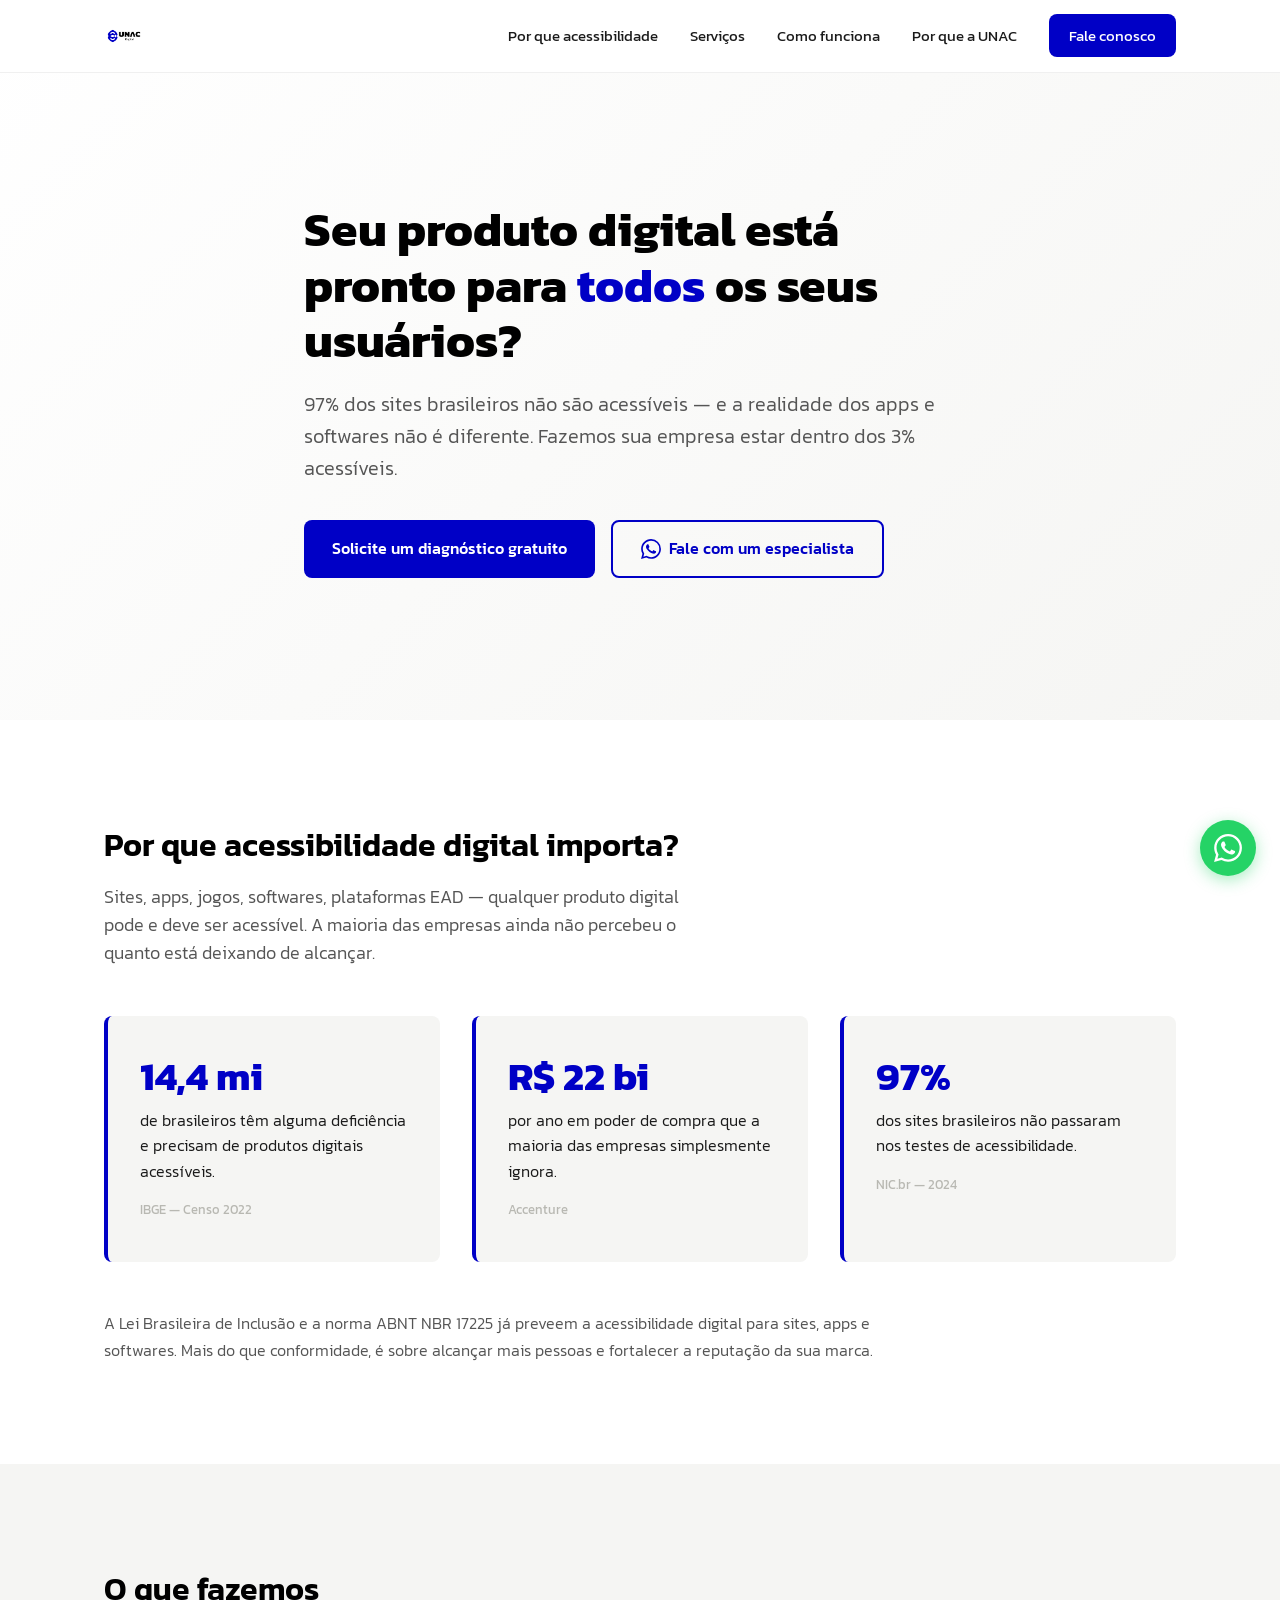
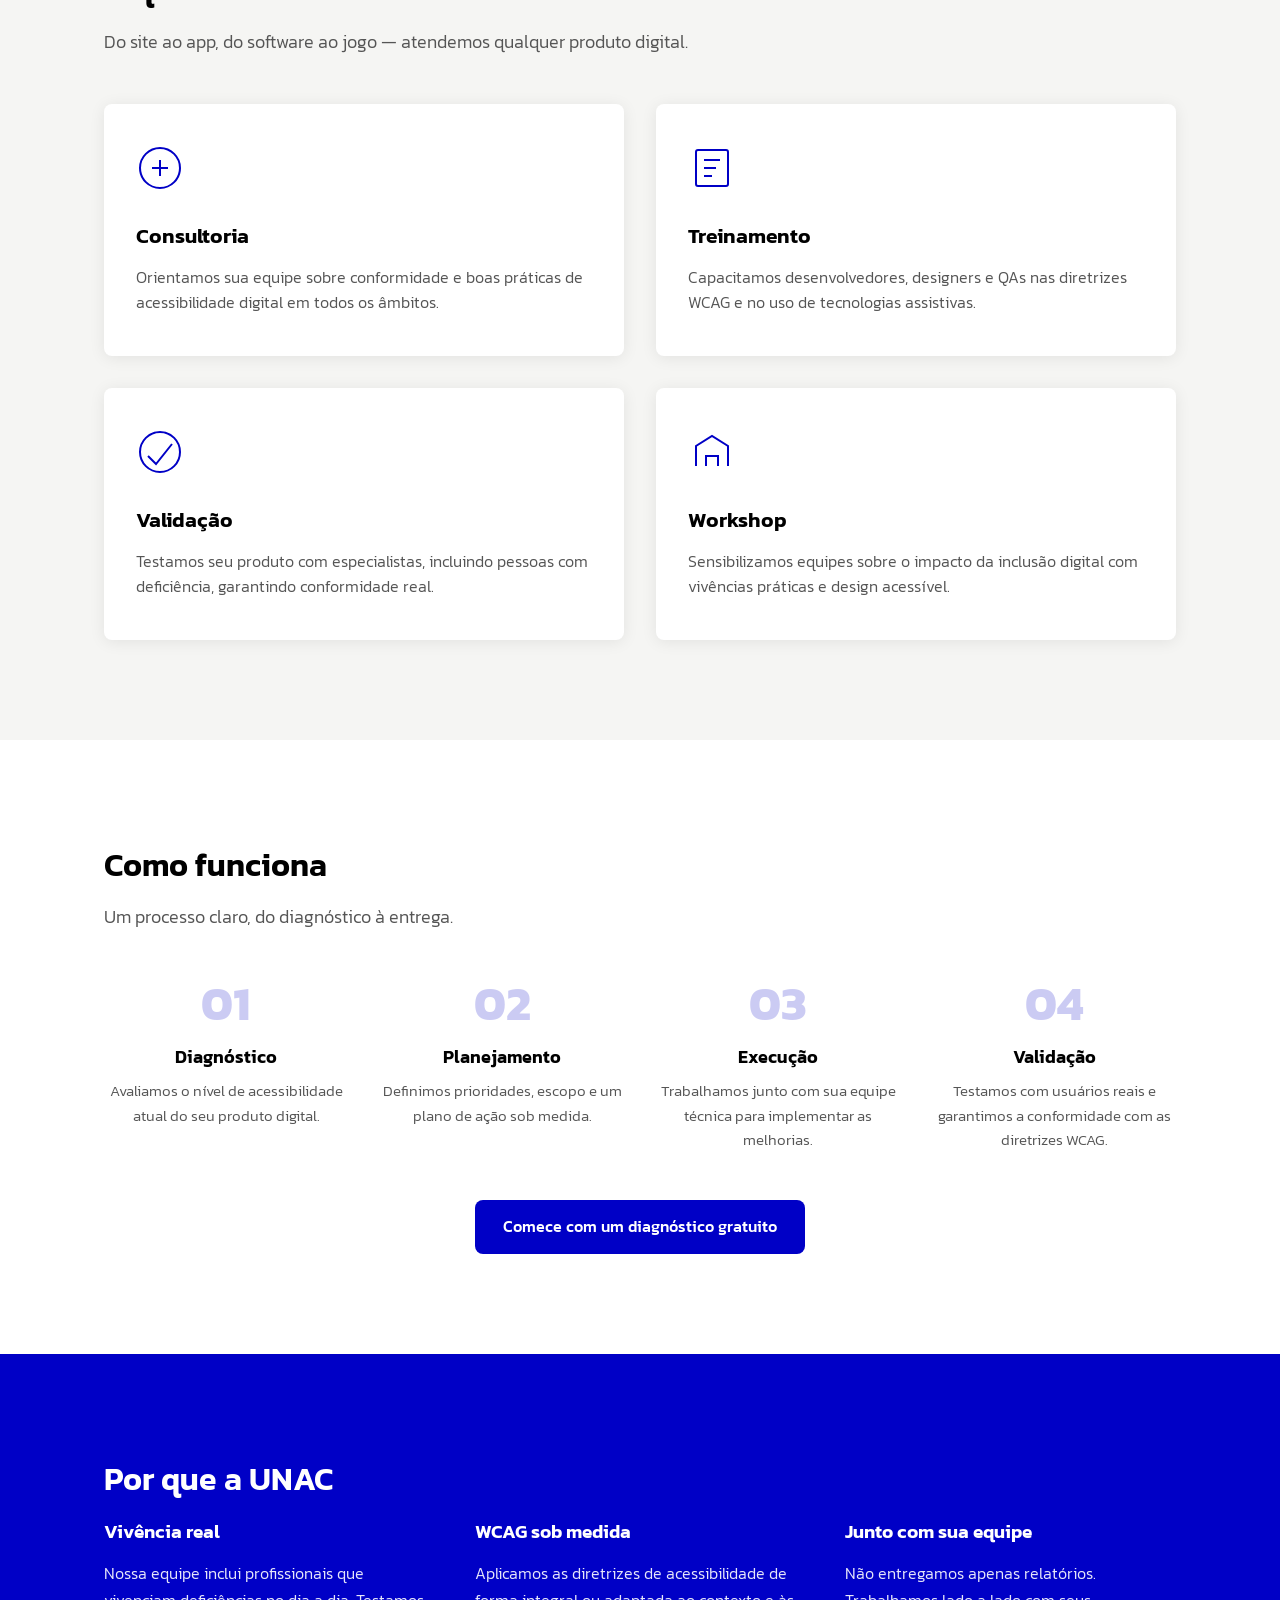
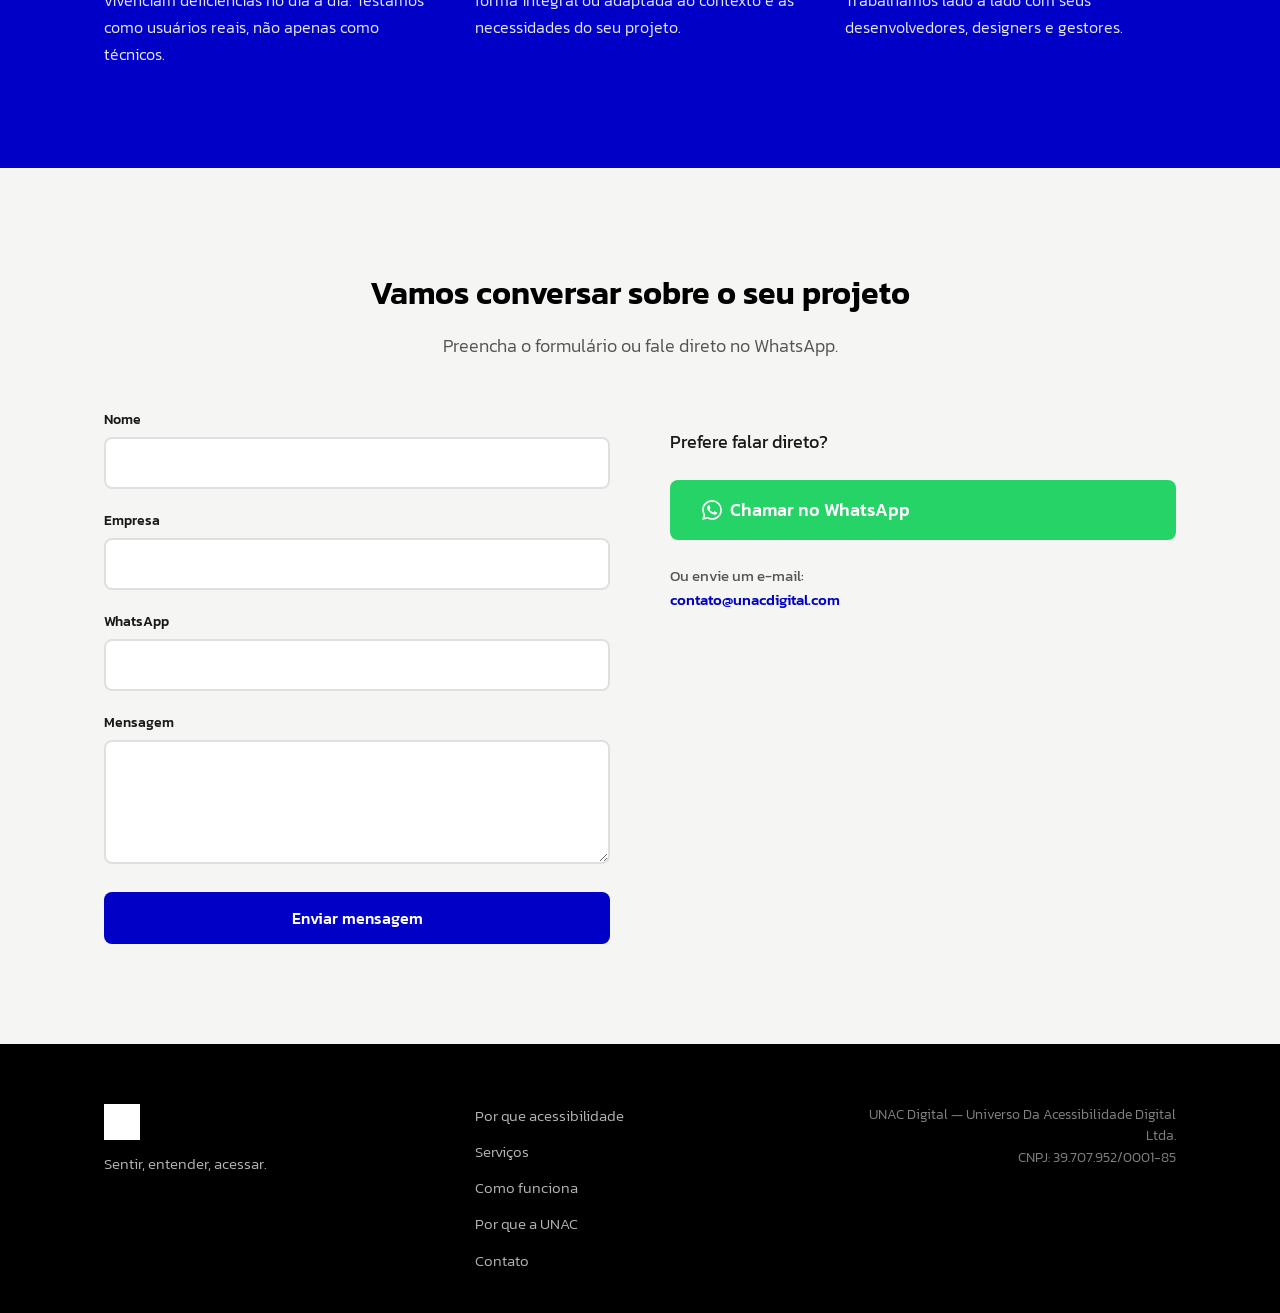
==== index.html @ 144c79be "Initial commit — UNAC Digital site" ====
<!DOCTYPE html>
<html lang="pt-BR">
<head>
  <meta charset="UTF-8" />
  <meta name="viewport" content="width=device-width, initial-scale=1.0" />
  <meta name="description" content="UNAC Digital — Consultoria especializada em acessibilidade digital. Tornamos produtos digitais acessíveis para todas as pessoas." />
  <title>UNAC Digital — Acessibilidade Digital</title>
  <link rel="preconnect" href="https://fonts.googleapis.com" />
  <link rel="preconnect" href="https://fonts.gstatic.com" crossorigin />
  <link href="https://fonts.googleapis.com/css2?family=Kanit:wght@300;400;500;600;700&display=swap" rel="stylesheet" />
  <link rel="stylesheet" href="css/style.css" />
</head>
<body>

  <a href="#hero" class="skip-link">Ir para o conteúdo principal</a>

  <!-- HEADER / NAV -->
  <header class="header" id="header">
    <nav class="nav container">
      <img src="images/logo-horizontal.png" alt="UNAC Digital" class="nav__logo-img" />
      <button class="nav__toggle" id="navToggle" aria-label="Abrir menu" aria-expanded="false">
        <span class="nav__toggle-line"></span>
        <span class="nav__toggle-line"></span>
        <span class="nav__toggle-line"></span>
      </button>
      <ul class="nav__menu" id="navMenu" role="menubar">
        <li role="none"><a href="#cenario" class="nav__link" role="menuitem">Por que acessibilidade</a></li>
        <li role="none"><a href="#servicos" class="nav__link" role="menuitem">Serviços</a></li>
        <li role="none"><a href="#processo" class="nav__link" role="menuitem">Como funciona</a></li>
        <li role="none"><a href="#diferencial" class="nav__link" role="menuitem">Por que a UNAC</a></li>
        <li role="none"><a href="#contato" class="nav__link nav__link--cta" role="menuitem">Fale conosco</a></li>
      </ul>
    </nav>
  </header>

  <main>

    <!-- HERO -->
    <section class="hero" id="hero">
      <div class="container hero__content">
        <h1 class="hero__title">Seu produto digital está pronto para <span class="hero__highlight">todos</span> os seus usuários?</h1>
        <p class="hero__sub">97% dos sites brasileiros não são acessíveis — e a realidade dos apps e softwares não é diferente. Fazemos sua empresa estar dentro dos 3% acessíveis.</p>
        <div class="hero__ctas">
          <a href="#contato" class="btn btn--primary">Solicite um diagnóstico gratuito</a>
          <a href="https://wa.me/5500000000000" class="btn btn--secondary" target="_blank" rel="noopener noreferrer">
            <svg class="btn__icon" viewBox="0 0 24 24" width="20" height="20" fill="currentColor" aria-hidden="true"><path d="M17.472 14.382c-.297-.149-1.758-.867-2.03-.967-.273-.099-.471-.148-.67.15-.197.297-.767.966-.94 1.164-.173.199-.347.223-.644.075-.297-.15-1.255-.463-2.39-1.475-.883-.788-1.48-1.761-1.653-2.059-.173-.297-.018-.458.13-.606.134-.133.298-.347.446-.52.149-.174.198-.298.298-.497.099-.198.05-.371-.025-.52-.075-.149-.669-1.612-.916-2.207-.242-.579-.487-.5-.669-.51-.173-.008-.371-.01-.57-.01-.198 0-.52.074-.792.372-.272.297-1.04 1.016-1.04 2.479 0 1.462 1.065 2.875 1.213 3.074.149.198 2.096 3.2 5.077 4.487.709.306 1.262.489 1.694.625.712.227 1.36.195 1.871.118.571-.085 1.758-.719 2.006-1.413.248-.694.248-1.289.173-1.413-.074-.124-.272-.198-.57-.347m-5.421 7.403h-.004a9.87 9.87 0 01-5.031-1.378l-.361-.214-3.741.982.998-3.648-.235-.374a9.86 9.86 0 01-1.51-5.26c.001-5.45 4.436-9.884 9.888-9.884 2.64 0 5.122 1.03 6.988 2.898a9.825 9.825 0 012.893 6.994c-.003 5.45-4.437 9.884-9.885 9.884m8.413-18.297A11.815 11.815 0 0012.05 0C5.495 0 .16 5.335.157 11.892c0 2.096.547 4.142 1.588 5.945L.057 24l6.305-1.654a11.882 11.882 0 005.683 1.448h.005c6.554 0 11.89-5.335 11.893-11.893a11.821 11.821 0 00-3.48-8.413z"/></svg>
            Fale com um especialista
          </a>
        </div>
      </div>
    </section>

    <!-- O CENÁRIO -->
    <section class="cenario" id="cenario">
      <div class="container">
        <h2 class="section__title">Por que acessibilidade digital importa?</h2>
        <p class="section__sub">Sites, apps, jogos, softwares, plataformas EAD — qualquer produto digital pode e deve ser acessível. A maioria das empresas ainda não percebeu o quanto está deixando de alcançar.</p>
        <div class="cenario__grid">
          <div class="cenario__card">
            <span class="cenario__number">14,4 mi</span>
            <p class="cenario__text">de brasileiros têm alguma deficiência e precisam de produtos digitais acessíveis.</p>
            <cite class="cenario__source">IBGE — Censo 2022</cite>
          </div>
          <div class="cenario__card">
            <span class="cenario__number">R$ 22 bi</span>
            <p class="cenario__text">por ano em poder de compra que a maioria das empresas simplesmente ignora.</p>
            <cite class="cenario__source">Accenture</cite>
          </div>
          <div class="cenario__card">
            <span class="cenario__number">97%</span>
            <p class="cenario__text">dos sites brasileiros não passaram nos testes de acessibilidade.</p>
            <cite class="cenario__source">NIC.br — 2024</cite>
          </div>
        </div>
        <p class="cenario__note">A Lei Brasileira de Inclusão e a norma ABNT NBR 17225 já preveem a acessibilidade digital para sites, apps e softwares. Mais do que conformidade, é sobre alcançar mais pessoas e fortalecer a reputação da sua marca.</p>
      </div>
    </section>

    <!-- SERVIÇOS -->
    <section class="servicos" id="servicos">
      <div class="container">
        <h2 class="section__title">O que fazemos</h2>
        <p class="section__sub">Do site ao app, do software ao jogo — atendemos qualquer produto digital.</p>
        <div class="servicos__grid">

          <div class="servicos__card">
            <div class="servicos__icon" aria-hidden="true">
              <svg viewBox="0 0 48 48" width="48" height="48" fill="none" stroke="currentColor" stroke-width="2"><circle cx="24" cy="24" r="20"/><path d="M16 24h16M24 16v16"/></svg>
            </div>
            <h3 class="servicos__title">Consultoria</h3>
            <p class="servicos__desc">Orientamos sua equipe sobre conformidade e boas práticas de acessibilidade digital em todos os âmbitos.</p>
          </div>

          <div class="servicos__card">
            <div class="servicos__icon" aria-hidden="true">
              <svg viewBox="0 0 48 48" width="48" height="48" fill="none" stroke="currentColor" stroke-width="2"><rect x="8" y="6" width="32" height="36" rx="2"/><path d="M16 16h16M16 24h12M16 32h8"/></svg>
            </div>
            <h3 class="servicos__title">Treinamento</h3>
            <p class="servicos__desc">Capacitamos desenvolvedores, designers e QAs nas diretrizes WCAG e no uso de tecnologias assistivas.</p>
          </div>

          <div class="servicos__card">
            <div class="servicos__icon" aria-hidden="true">
              <svg viewBox="0 0 48 48" width="48" height="48" fill="none" stroke="currentColor" stroke-width="2"><path d="M12 28l8 8 16-20"/><circle cx="24" cy="24" r="20"/></svg>
            </div>
            <h3 class="servicos__title">Validação</h3>
            <p class="servicos__desc">Testamos seu produto com especialistas, incluindo pessoas com deficiência, garantindo conformidade real.</p>
          </div>

          <div class="servicos__card">
            <div class="servicos__icon" aria-hidden="true">
              <svg viewBox="0 0 48 48" width="48" height="48" fill="none" stroke="currentColor" stroke-width="2"><path d="M8 38V18l16-10 16 10v20"/><path d="M18 38V28h12v10"/></svg>
            </div>
            <h3 class="servicos__title">Workshop</h3>
            <p class="servicos__desc">Sensibilizamos equipes sobre o impacto da inclusão digital com vivências práticas e design acessível.</p>
          </div>

        </div>
      </div>
    </section>

    <!-- COMO FUNCIONA -->
    <section class="processo" id="processo">
      <div class="container">
        <h2 class="section__title">Como funciona</h2>
        <p class="section__sub">Um processo claro, do diagnóstico à entrega.</p>
        <div class="processo__steps">

          <div class="processo__step">
            <span class="processo__num" aria-hidden="true">01</span>
            <h3 class="processo__title">Diagnóstico</h3>
            <p class="processo__desc">Avaliamos o nível de acessibilidade atual do seu produto digital.</p>
          </div>

          <div class="processo__step">
            <span class="processo__num" aria-hidden="true">02</span>
            <h3 class="processo__title">Planejamento</h3>
            <p class="processo__desc">Definimos prioridades, escopo e um plano de ação sob medida.</p>
          </div>

          <div class="processo__step">
            <span class="processo__num" aria-hidden="true">03</span>
            <h3 class="processo__title">Execução</h3>
            <p class="processo__desc">Trabalhamos junto com sua equipe técnica para implementar as melhorias.</p>
          </div>

          <div class="processo__step">
            <span class="processo__num" aria-hidden="true">04</span>
            <h3 class="processo__title">Validação</h3>
            <p class="processo__desc">Testamos com usuários reais e garantimos a conformidade com as diretrizes WCAG.</p>
          </div>

        </div>
        <div class="processo__cta">
          <a href="#contato" class="btn btn--primary">Comece com um diagnóstico gratuito</a>
        </div>
      </div>
    </section>

    <!-- DIFERENCIAL -->
    <section class="diferencial" id="diferencial">
      <div class="container">
        <h2 class="section__title">Por que a UNAC</h2>
        <div class="diferencial__grid">

          <div class="diferencial__item">
            <h3 class="diferencial__title">Vivência real</h3>
            <p class="diferencial__desc">Nossa equipe inclui profissionais que vivenciam deficiências no dia a dia. Testamos como usuários reais, não apenas como técnicos.</p>
          </div>

          <div class="diferencial__item">
            <h3 class="diferencial__title">WCAG sob medida</h3>
            <p class="diferencial__desc">Aplicamos as diretrizes de acessibilidade de forma integral ou adaptada ao contexto e às necessidades do seu projeto.</p>
          </div>

          <div class="diferencial__item">
            <h3 class="diferencial__title">Junto com sua equipe</h3>
            <p class="diferencial__desc">Não entregamos apenas relatórios. Trabalhamos lado a lado com seus desenvolvedores, designers e gestores.</p>
          </div>

        </div>
      </div>
    </section>

    <!-- CONTATO -->
    <section class="contato" id="contato">
      <div class="container">
        <h2 class="section__title">Vamos conversar sobre o seu projeto</h2>
        <p class="section__sub">Preencha o formulário ou fale direto no WhatsApp.</p>
        <div class="contato__wrapper">
          <form class="contato__form" id="contatoForm" action="#" method="POST">
            <div class="form__group">
              <label for="nome" class="form__label">Nome</label>
              <input type="text" id="nome" name="nome" class="form__input" required autocomplete="name" />
            </div>
            <div class="form__group">
              <label for="empresa" class="form__label">Empresa</label>
              <input type="text" id="empresa" name="empresa" class="form__input" autocomplete="organization" />
            </div>
            <div class="form__group">
              <label for="whatsapp" class="form__label">WhatsApp</label>
              <input type="tel" id="whatsapp" name="whatsapp" class="form__input" required autocomplete="tel" />
            </div>
            <div class="form__group">
              <label for="mensagem" class="form__label">Mensagem</label>
              <textarea id="mensagem" name="mensagem" class="form__input form__textarea" rows="4"></textarea>
            </div>
            <button type="submit" class="btn btn--primary btn--full">Enviar mensagem</button>
          </form>
          <div class="contato__info">
            <p class="contato__text">Prefere falar direto?</p>
            <a href="https://wa.me/5500000000000" class="btn btn--whatsapp" target="_blank" rel="noopener noreferrer">
              <svg class="btn__icon" viewBox="0 0 24 24" width="20" height="20" fill="currentColor" aria-hidden="true"><path d="M17.472 14.382c-.297-.149-1.758-.867-2.03-.967-.273-.099-.471-.148-.67.15-.197.297-.767.966-.94 1.164-.173.199-.347.223-.644.075-.297-.15-1.255-.463-2.39-1.475-.883-.788-1.48-1.761-1.653-2.059-.173-.297-.018-.458.13-.606.134-.133.298-.347.446-.52.149-.174.198-.298.298-.497.099-.198.05-.371-.025-.52-.075-.149-.669-1.612-.916-2.207-.242-.579-.487-.5-.669-.51-.173-.008-.371-.01-.57-.01-.198 0-.52.074-.792.372-.272.297-1.04 1.016-1.04 2.479 0 1.462 1.065 2.875 1.213 3.074.149.198 2.096 3.2 5.077 4.487.709.306 1.262.489 1.694.625.712.227 1.36.195 1.871.118.571-.085 1.758-.719 2.006-1.413.248-.694.248-1.289.173-1.413-.074-.124-.272-.198-.57-.347m-5.421 7.403h-.004a9.87 9.87 0 01-5.031-1.378l-.361-.214-3.741.982.998-3.648-.235-.374a9.86 9.86 0 01-1.51-5.26c.001-5.45 4.436-9.884 9.888-9.884 2.64 0 5.122 1.03 6.988 2.898a9.825 9.825 0 012.893 6.994c-.003 5.45-4.437 9.884-9.885 9.884m8.413-18.297A11.815 11.815 0 0012.05 0C5.495 0 .16 5.335.157 11.892c0 2.096.547 4.142 1.588 5.945L.057 24l6.305-1.654a11.882 11.882 0 005.683 1.448h.005c6.554 0 11.89-5.335 11.893-11.893a11.821 11.821 0 00-3.48-8.413z"/></svg>
              Chamar no WhatsApp
            </a>
            <div class="contato__email">
              <p>Ou envie um e-mail:</p>
              <a href="mailto:contato@unacdigital.com">contato@unacdigital.com</a>
            </div>
          </div>
        </div>
      </div>
    </section>

  </main>

  <!-- FOOTER -->
  <footer class="footer">
    <div class="container footer__content">
      <div class="footer__brand">
        <img src="images/logo-horizontal.png" alt="UNAC Digital" class="footer__logo" />
        <p class="footer__slogan">Sentir, entender, acessar.</p>
      </div>
      <nav class="footer__nav" aria-label="Links do rodapé">
        <a href="#cenario">Por que acessibilidade</a>
        <a href="#servicos">Serviços</a>
        <a href="#processo">Como funciona</a>
        <a href="#diferencial">Por que a UNAC</a>
        <a href="#contato">Contato</a>
      </nav>
      <div class="footer__legal">
        <p>UNAC Digital — Universo Da Acessibilidade Digital Ltda.</p>
        <p>CNPJ: 39.707.952/0001-85</p>
      </div>
    </div>
  </footer>

  <!-- WHATSAPP FLUTUANTE -->
  <a href="https://wa.me/5500000000000" class="whatsapp-float" target="_blank" rel="noopener noreferrer" aria-label="Fale conosco pelo WhatsApp">
    <svg viewBox="0 0 24 24" width="28" height="28" fill="#fff" aria-hidden="true"><path d="M17.472 14.382c-.297-.149-1.758-.867-2.03-.967-.273-.099-.471-.148-.67.15-.197.297-.767.966-.94 1.164-.173.199-.347.223-.644.075-.297-.15-1.255-.463-2.39-1.475-.883-.788-1.48-1.761-1.653-2.059-.173-.297-.018-.458.13-.606.134-.133.298-.347.446-.52.149-.174.198-.298.298-.497.099-.198.05-.371-.025-.52-.075-.149-.669-1.612-.916-2.207-.242-.579-.487-.5-.669-.51-.173-.008-.371-.01-.57-.01-.198 0-.52.074-.792.372-.272.297-1.04 1.016-1.04 2.479 0 1.462 1.065 2.875 1.213 3.074.149.198 2.096 3.2 5.077 4.487.709.306 1.262.489 1.694.625.712.227 1.36.195 1.871.118.571-.085 1.758-.719 2.006-1.413.248-.694.248-1.289.173-1.413-.074-.124-.272-.198-.57-.347m-5.421 7.403h-.004a9.87 9.87 0 01-5.031-1.378l-.361-.214-3.741.982.998-3.648-.235-.374a9.86 9.86 0 01-1.51-5.26c.001-5.45 4.436-9.884 9.888-9.884 2.64 0 5.122 1.03 6.988 2.898a9.825 9.825 0 012.893 6.994c-.003 5.45-4.437 9.884-9.885 9.884m8.413-18.297A11.815 11.815 0 0012.05 0C5.495 0 .16 5.335.157 11.892c0 2.096.547 4.142 1.588 5.945L.057 24l6.305-1.654a11.882 11.882 0 005.683 1.448h.005c6.554 0 11.89-5.335 11.893-11.893a11.821 11.821 0 00-3.48-8.413z"/></svg>
  </a>

  <script src="js/main.js"></script>
</body>
</html>
---- css/style.css ----
/* ========================================
   UNAC Digital — Estilo Principal
   Fonte: Kanit | Cores: Manual de Marca
   ======================================== */

/* --- VARIÁVEIS --- */
:root {
  --cor-orbita: #0000C6;
  --cor-orbita-hover: #0000A0;
  --cor-nevoa: #B8B8B2;
  --cor-vacuo: #000000;
  --cor-pulso: #FFFFFF;
  --cor-fundo-alt: #F5F5F3;
  --cor-texto: #1A1A1A;
  --cor-texto-light: #555555;
  --cor-whatsapp: #25D366;
  --cor-whatsapp-hover: #1EBE57;
  --font: 'Kanit', sans-serif;
  --container: 1120px;
  --radius: 8px;
  --shadow: 0 2px 16px rgba(0, 0, 0, 0.08);
  --transition: 0.3s ease;
}

/* --- RESET --- */
*,
*::before,
*::after {
  margin: 0;
  padding: 0;
  box-sizing: border-box;
}

html {
  scroll-behavior: smooth;
  scroll-padding-top: 80px;
}

body {
  font-family: var(--font);
  color: var(--cor-texto);
  background: var(--cor-pulso);
  line-height: 1.6;
  -webkit-font-smoothing: antialiased;
}

img {
  max-width: 100%;
  height: auto;
  display: block;
}

a {
  text-decoration: none;
  color: inherit;
}

ul {
  list-style: none;
}

/* --- CONTAINER --- */
.container {
  max-width: var(--container);
  margin: 0 auto;
  padding: 0 24px;
}

/* --- TIPOGRAFIA SEÇÕES --- */
.section__title {
  font-size: 2rem;
  font-weight: 600;
  color: var(--cor-vacuo);
  margin-bottom: 12px;
}

.section__sub {
  font-size: 1.1rem;
  font-weight: 300;
  color: var(--cor-texto-light);
  margin-bottom: 48px;
  max-width: 600px;
}

/* --- BOTÕES --- */
.btn {
  display: inline-flex;
  align-items: center;
  gap: 8px;
  padding: 14px 28px;
  border-radius: var(--radius);
  font-family: var(--font);
  font-size: 1rem;
  font-weight: 500;
  cursor: pointer;
  border: none;
  transition: background var(--transition), transform var(--transition);
}

.btn:hover {
  transform: translateY(-2px);
}

.btn:focus-visible {
  outline: 3px solid var(--cor-orbita);
  outline-offset: 3px;
}

.btn--primary {
  background: var(--cor-orbita);
  color: var(--cor-pulso);
}

.btn--primary:hover {
  background: var(--cor-orbita-hover);
}

.btn--secondary {
  background: transparent;
  color: var(--cor-orbita);
  border: 2px solid var(--cor-orbita);
}

.btn--secondary:hover {
  background: var(--cor-orbita);
  color: var(--cor-pulso);
}

.btn--whatsapp {
  background: var(--cor-whatsapp);
  color: var(--cor-pulso);
  font-size: 1.1rem;
  padding: 16px 32px;
}

.btn--whatsapp:hover {
  background: var(--cor-whatsapp-hover);
}

.btn--full {
  width: 100%;
  justify-content: center;
}

.btn__icon {
  flex-shrink: 0;
}

/* ========================================
   HEADER / NAV
   ======================================== */
.header {
  position: fixed;
  top: 0;
  left: 0;
  right: 0;
  z-index: 100;
  background: rgba(255, 255, 255, 0.95);
  backdrop-filter: blur(8px);
  border-bottom: 1px solid rgba(0, 0, 0, 0.06);
  transition: box-shadow var(--transition);
}

.header--scrolled {
  box-shadow: var(--shadow);
}

.nav {
  display: flex;
  align-items: center;
  justify-content: space-between;
  height: 72px;
}

.nav__logo-img {
  height: 40px;
  width: auto;
}

.nav__menu {
  display: flex;
  align-items: center;
  gap: 32px;
}

.nav__link {
  font-size: 0.95rem;
  font-weight: 400;
  color: var(--cor-texto);
  transition: color var(--transition);
  position: relative;
}

.nav__link::after {
  content: '';
  position: absolute;
  bottom: -4px;
  left: 0;
  width: 0;
  height: 2px;
  background: var(--cor-orbita);
  transition: width var(--transition);
}

.nav__link:hover::after,
.nav__link:focus::after {
  width: 100%;
}

.nav__link:hover,
.nav__link:focus {
  color: var(--cor-orbita);
}

.nav__link--cta {
  background: var(--cor-orbita);
  color: var(--cor-pulso) !important;
  padding: 10px 20px;
  border-radius: var(--radius);
}

.nav__link--cta::after {
  display: none;
}

.nav__link--cta:hover {
  background: var(--cor-orbita-hover);
}

/* Hamburger */
.nav__toggle {
  display: none;
  flex-direction: column;
  gap: 5px;
  background: none;
  border: none;
  cursor: pointer;
  padding: 8px;
}

.nav__toggle-line {
  display: block;
  width: 24px;
  height: 2px;
  background: var(--cor-vacuo);
  transition: transform var(--transition), opacity var(--transition);
}

/* ========================================
   HERO
   ======================================== */
.hero {
  padding: 160px 0 100px;
  background: linear-gradient(135deg, var(--cor-pulso) 0%, var(--cor-fundo-alt) 100%);
  min-height: 80vh;
  display: flex;
  align-items: center;
}

.hero__content {
  max-width: 720px;
}

.hero__title {
  font-size: 3rem;
  font-weight: 700;
  line-height: 1.15;
  color: var(--cor-vacuo);
  margin-bottom: 20px;
}

.hero__highlight {
  color: var(--cor-orbita);
}

.hero__sub {
  font-size: 1.25rem;
  font-weight: 300;
  color: var(--cor-texto-light);
  margin-bottom: 36px;
  line-height: 1.6;
}

.hero__ctas {
  display: flex;
  gap: 16px;
  flex-wrap: wrap;
}

/* ========================================
   O CENÁRIO
   ======================================== */
.cenario {
  padding: 100px 0;
  background: var(--cor-pulso);
}

.cenario__grid {
  display: grid;
  grid-template-columns: repeat(3, 1fr);
  gap: 32px;
  margin-bottom: 48px;
}

.cenario__card {
  background: var(--cor-fundo-alt);
  padding: 40px 32px;
  border-radius: var(--radius);
  border-left: 4px solid var(--cor-orbita);
}

.cenario__number {
  display: block;
  font-size: 2.5rem;
  font-weight: 700;
  color: var(--cor-orbita);
  margin-bottom: 12px;
  line-height: 1;
}

.cenario__text {
  font-size: 1rem;
  font-weight: 300;
  color: var(--cor-texto);
  margin-bottom: 12px;
}

.cenario__source {
  font-size: 0.8rem;
  font-weight: 400;
  color: var(--cor-nevoa);
  font-style: normal;
}

.cenario__note {
  font-size: 1rem;
  font-weight: 300;
  color: var(--cor-texto-light);
  max-width: 800px;
  line-height: 1.7;
}

/* ========================================
   SERVIÇOS
   ======================================== */
.servicos {
  padding: 100px 0;
  background: var(--cor-fundo-alt);
}

.servicos__grid {
  display: grid;
  grid-template-columns: repeat(2, 1fr);
  gap: 32px;
}

.servicos__card {
  background: var(--cor-pulso);
  padding: 40px 32px;
  border-radius: var(--radius);
  box-shadow: var(--shadow);
  transition: transform var(--transition), box-shadow var(--transition);
}

.servicos__card:hover {
  transform: translateY(-4px);
  box-shadow: 0 8px 32px rgba(0, 0, 0, 0.12);
}

.servicos__icon {
  color: var(--cor-orbita);
  margin-bottom: 20px;
}

.servicos__title {
  font-size: 1.3rem;
  font-weight: 600;
  margin-bottom: 12px;
  color: var(--cor-vacuo);
}

.servicos__desc {
  font-size: 1rem;
  font-weight: 300;
  color: var(--cor-texto-light);
  line-height: 1.6;
}

/* ========================================
   COMO FUNCIONA
   ======================================== */
.processo {
  padding: 100px 0;
  background: var(--cor-pulso);
}

.processo__steps {
  display: grid;
  grid-template-columns: repeat(4, 1fr);
  gap: 32px;
  margin-bottom: 48px;
}

.processo__step {
  text-align: center;
  position: relative;
}

.processo__num {
  display: block;
  font-size: 3rem;
  font-weight: 700;
  color: var(--cor-orbita);
  opacity: 0.2;
  margin-bottom: 16px;
  line-height: 1;
}

.processo__title {
  font-size: 1.1rem;
  font-weight: 600;
  margin-bottom: 8px;
  color: var(--cor-vacuo);
}

.processo__desc {
  font-size: 0.95rem;
  font-weight: 300;
  color: var(--cor-texto-light);
  line-height: 1.6;
}

.processo__cta {
  text-align: center;
}

/* ========================================
   DIFERENCIAL
   ======================================== */
.diferencial {
  padding: 100px 0;
  background: var(--cor-orbita);
  color: var(--cor-pulso);
}

.diferencial .section__title {
  color: var(--cor-pulso);
}

.diferencial__grid {
  display: grid;
  grid-template-columns: repeat(3, 1fr);
  gap: 40px;
}

.diferencial__title {
  font-size: 1.2rem;
  font-weight: 600;
  margin-bottom: 12px;
}

.diferencial__desc {
  font-size: 1rem;
  font-weight: 300;
  line-height: 1.7;
  opacity: 0.9;
}

/* ========================================
   CONTATO
   ======================================== */
.contato {
  padding: 100px 0;
  background: var(--cor-fundo-alt);
}

.contato .section__title {
  text-align: center;
}

.contato .section__sub {
  text-align: center;
  max-width: 100%;
  margin-left: auto;
  margin-right: auto;
}

.contato__wrapper {
  display: grid;
  grid-template-columns: 1fr 1fr;
  gap: 60px;
  align-items: start;
}

.form__group {
  margin-bottom: 20px;
}

.form__label {
  display: block;
  font-size: 0.9rem;
  font-weight: 500;
  margin-bottom: 6px;
  color: var(--cor-texto);
}

.form__input {
  width: 100%;
  padding: 12px 16px;
  border: 2px solid #E0E0E0;
  border-radius: var(--radius);
  font-family: var(--font);
  font-size: 1rem;
  font-weight: 300;
  color: var(--cor-texto);
  background: var(--cor-pulso);
  transition: border-color var(--transition);
}

.form__input:focus {
  outline: none;
  border-color: var(--cor-orbita);
}

.form__textarea {
  resize: vertical;
  min-height: 100px;
}

.contato__info {
  display: flex;
  flex-direction: column;
  gap: 24px;
  padding-top: 20px;
}

.contato__text {
  font-size: 1.1rem;
  font-weight: 400;
  color: var(--cor-texto);
}

.contato__email {
  font-size: 0.95rem;
  color: var(--cor-texto-light);
}

.contato__email a {
  color: var(--cor-orbita);
  font-weight: 500;
}

.contato__email a:hover {
  text-decoration: underline;
}

/* ========================================
   FOOTER
   ======================================== */
.footer {
  background: var(--cor-vacuo);
  color: var(--cor-pulso);
  padding: 60px 0 40px;
}

.footer__content {
  display: grid;
  grid-template-columns: 1fr 1fr 1fr;
  gap: 40px;
  align-items: start;
}

.footer__logo {
  height: 36px;
  width: auto;
  margin-bottom: 12px;
  filter: brightness(0) invert(1);
}

.footer__slogan {
  font-size: 0.95rem;
  font-weight: 300;
  opacity: 0.7;
}

.footer__nav {
  display: flex;
  flex-direction: column;
  gap: 12px;
}

.footer__nav a {
  font-size: 0.95rem;
  font-weight: 300;
  opacity: 0.7;
  transition: opacity var(--transition);
}

.footer__nav a:hover {
  opacity: 1;
}

.footer__legal {
  text-align: right;
}

.footer__legal p {
  font-size: 0.85rem;
  font-weight: 300;
  opacity: 0.5;
  line-height: 1.6;
}

/* ========================================
   WHATSAPP FLUTUANTE
   ======================================== */
.whatsapp-float {
  position: fixed;
  bottom: 24px;
  right: 24px;
  width: 56px;
  height: 56px;
  background: var(--cor-whatsapp);
  border-radius: 50%;
  display: flex;
  align-items: center;
  justify-content: center;
  box-shadow: 0 4px 16px rgba(37, 211, 102, 0.4);
  z-index: 99;
  transition: transform var(--transition), box-shadow var(--transition);
}

.whatsapp-float:hover {
  transform: scale(1.1);
  box-shadow: 0 6px 24px rgba(37, 211, 102, 0.5);
}

/* ========================================
   RESPONSIVO
   ======================================== */

/* Tablet */
@media (max-width: 900px) {
  .hero__title {
    font-size: 2.2rem;
  }

  .cenario__grid {
    grid-template-columns: 1fr;
  }

  .servicos__grid {
    grid-template-columns: 1fr;
  }

  .processo__steps {
    grid-template-columns: repeat(2, 1fr);
  }

  .diferencial__grid {
    grid-template-columns: 1fr;
  }

  .contato__wrapper {
    grid-template-columns: 1fr;
  }

  .footer__content {
    grid-template-columns: 1fr;
    gap: 32px;
  }

  .footer__legal {
    text-align: left;
  }
}

/* Mobile */
@media (max-width: 640px) {
  .nav__toggle {
    display: flex;
  }

  .nav__menu {
    position: fixed;
    top: 72px;
    left: 0;
    right: 0;
    background: var(--cor-pulso);
    flex-direction: column;
    padding: 24px;
    gap: 16px;
    border-bottom: 1px solid rgba(0, 0, 0, 0.1);
    transform: translateY(-100%);
    opacity: 0;
    pointer-events: none;
    transition: transform var(--transition), opacity var(--transition);
  }

  .nav__menu--open {
    transform: translateY(0);
    opacity: 1;
    pointer-events: all;
  }

  .nav__link::after {
    display: none;
  }

  .hero {
    padding: 120px 0 60px;
    min-height: auto;
  }

  .hero__title {
    font-size: 1.8rem;
  }

  .hero__sub {
    font-size: 1.05rem;
  }

  .hero__ctas {
    flex-direction: column;
  }

  .hero__ctas .btn {
    justify-content: center;
  }

  .section__title {
    font-size: 1.6rem;
  }

  .cenario,
  .servicos,
  .processo,
  .diferencial,
  .contato {
    padding: 60px 0;
  }

  .processo__steps {
    grid-template-columns: 1fr;
  }

  .cenario__number {
    font-size: 2rem;
  }
}

/* --- FOCO VISÍVEL (Acessibilidade) --- */
a:focus-visible,
button:focus-visible,
input:focus-visible,
textarea:focus-visible {
  outline: 3px solid var(--cor-orbita);
  outline-offset: 3px;
}

/* --- REDUZIR MOVIMENTO --- */
@media (prefers-reduced-motion: reduce) {
  *,
  *::before,
  *::after {
    animation-duration: 0.01ms !important;
    transition-duration: 0.01ms !important;
    scroll-behavior: auto !important;
  }
}

/* --- SKIP LINK (Acessibilidade) --- */
.skip-link {
  position: absolute;
  top: -100%;
  left: 16px;
  background: var(--cor-orbita);
  color: var(--cor-pulso);
  padding: 12px 24px;
  border-radius: var(--radius);
  z-index: 200;
  font-weight: 500;
}

.skip-link:focus {
  top: 16px;
}
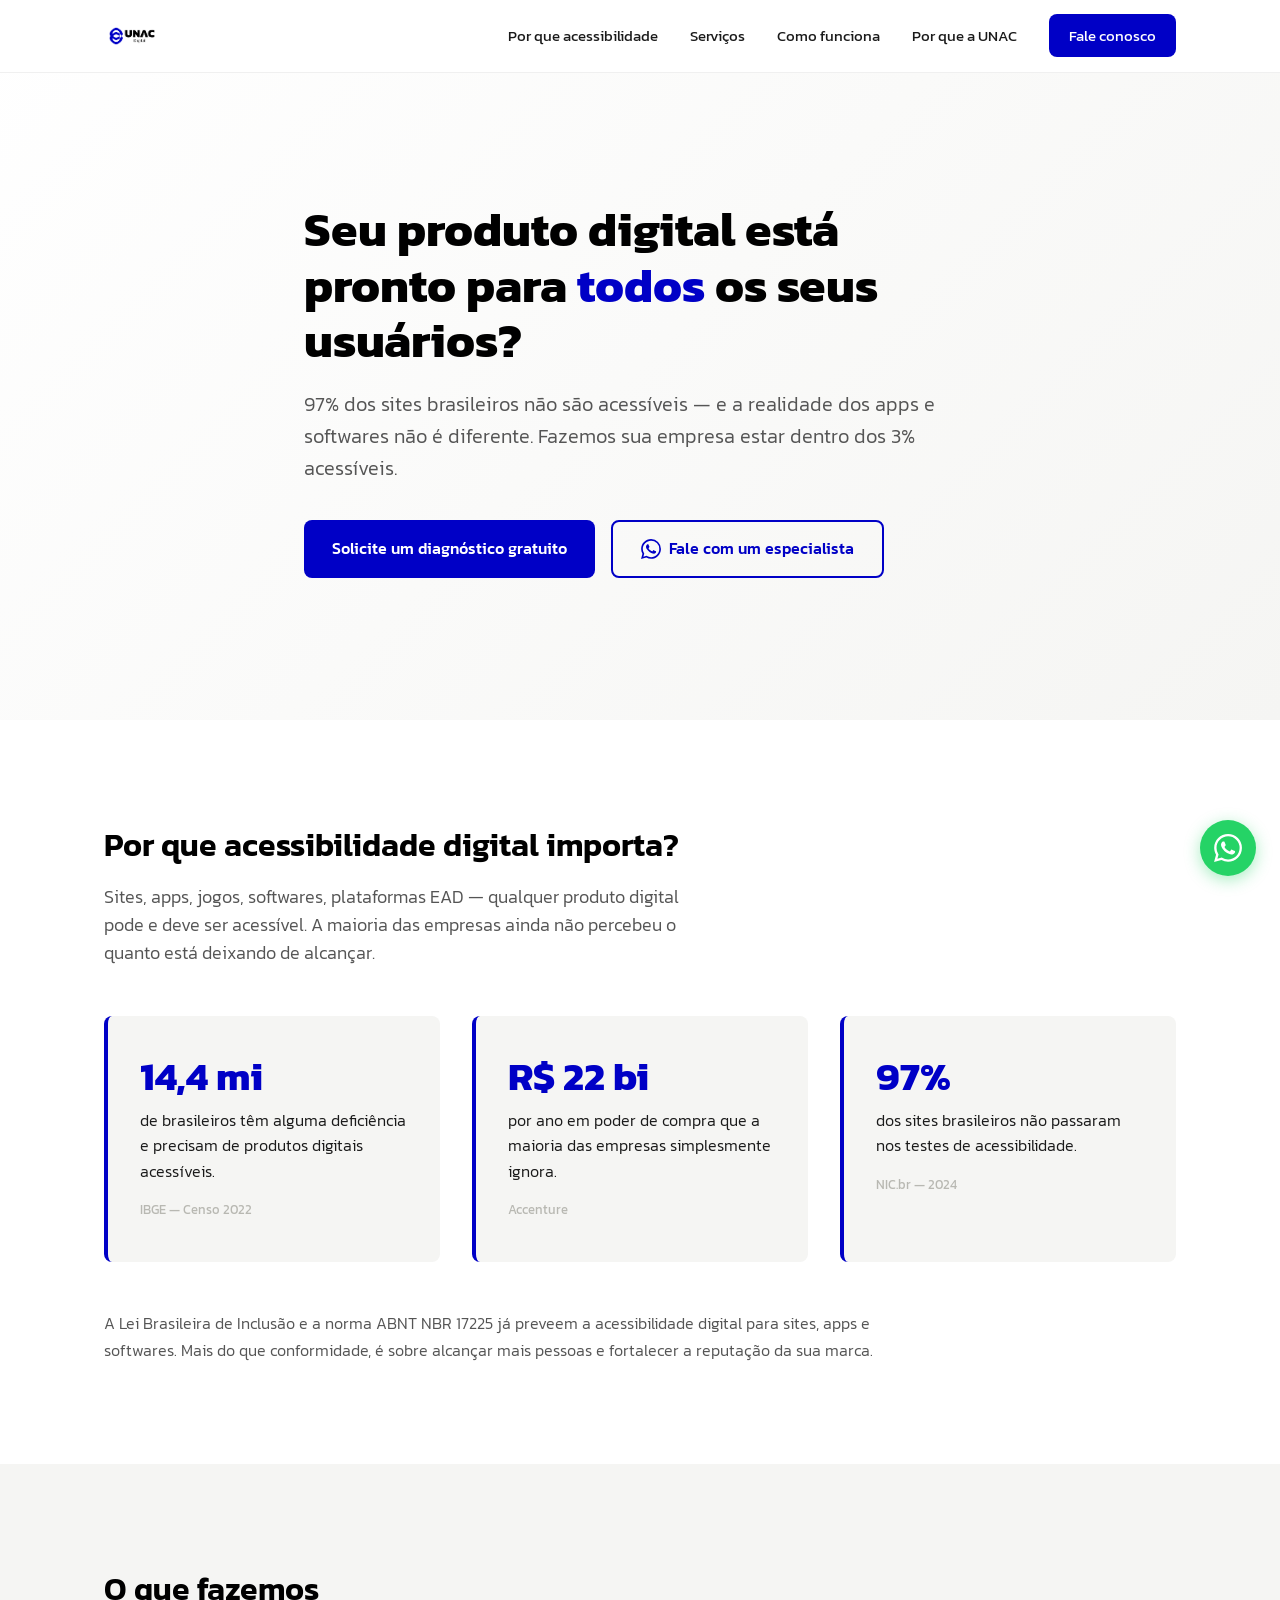
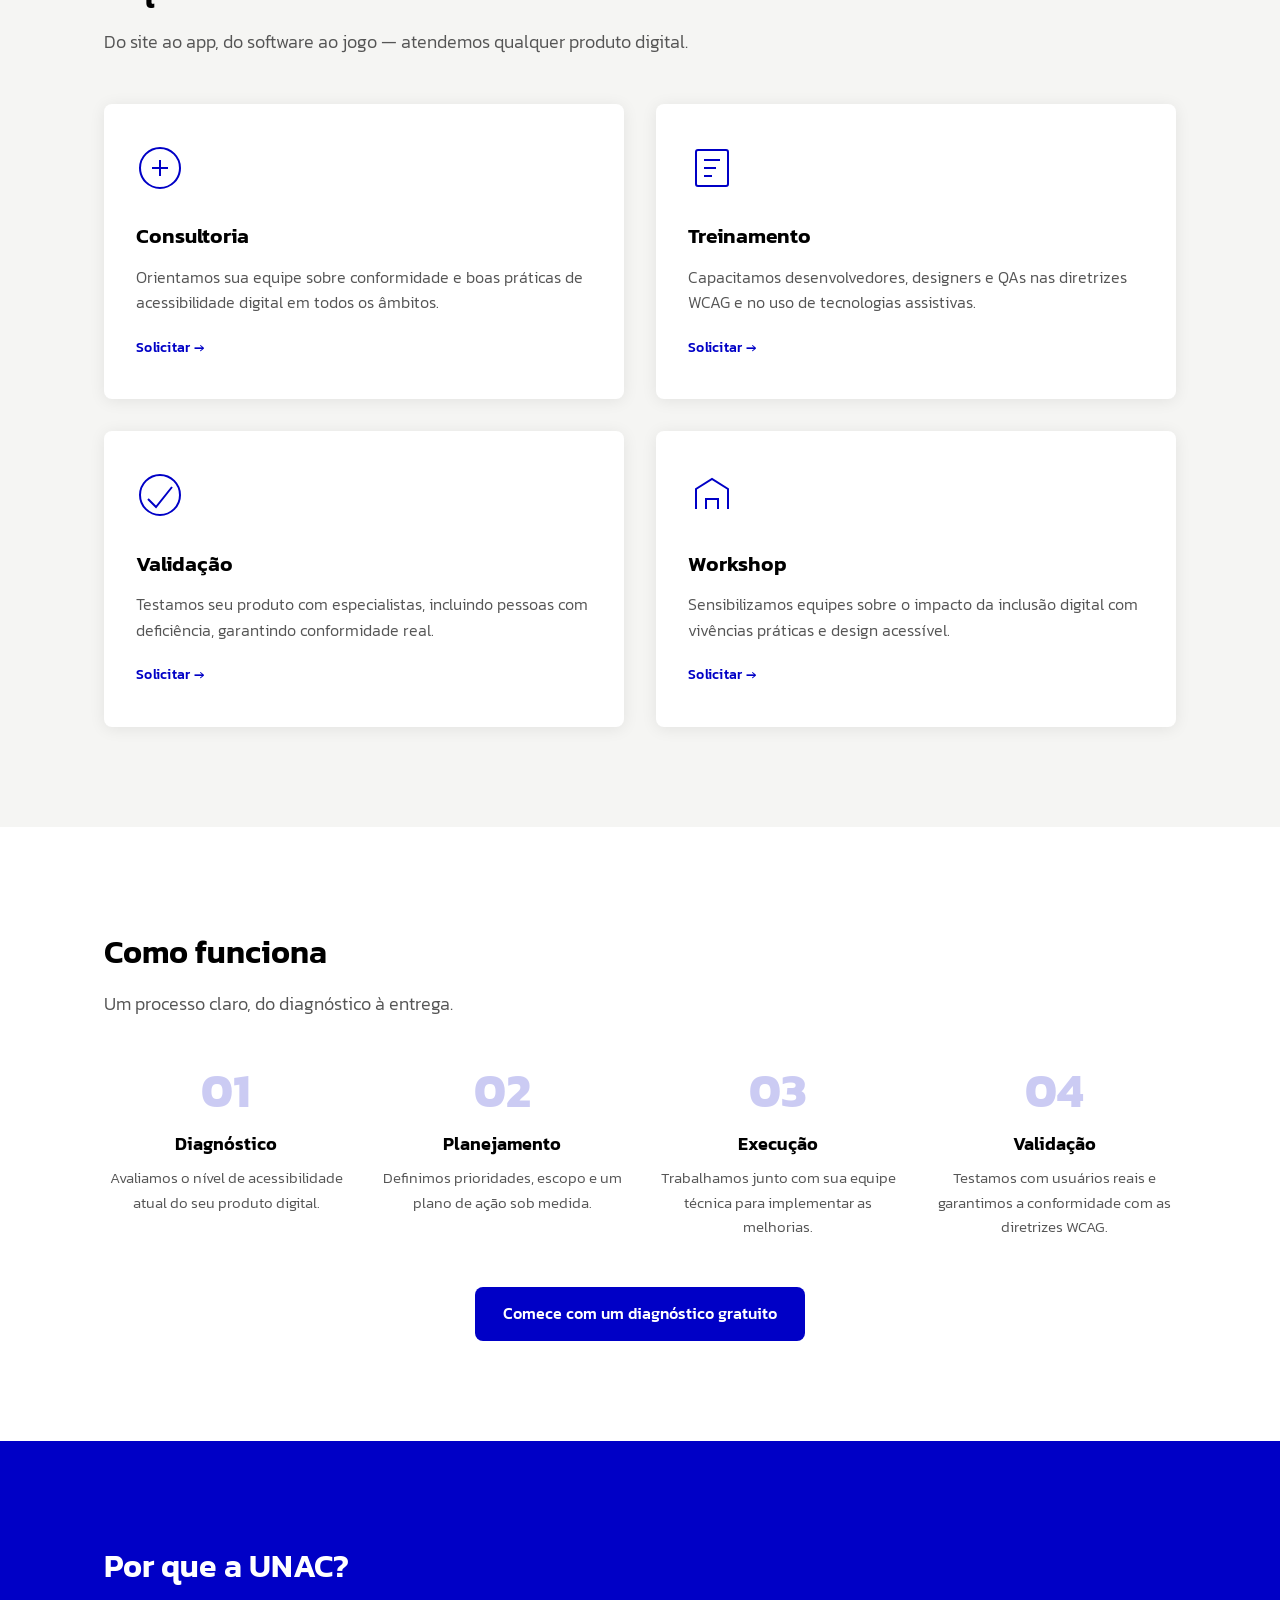
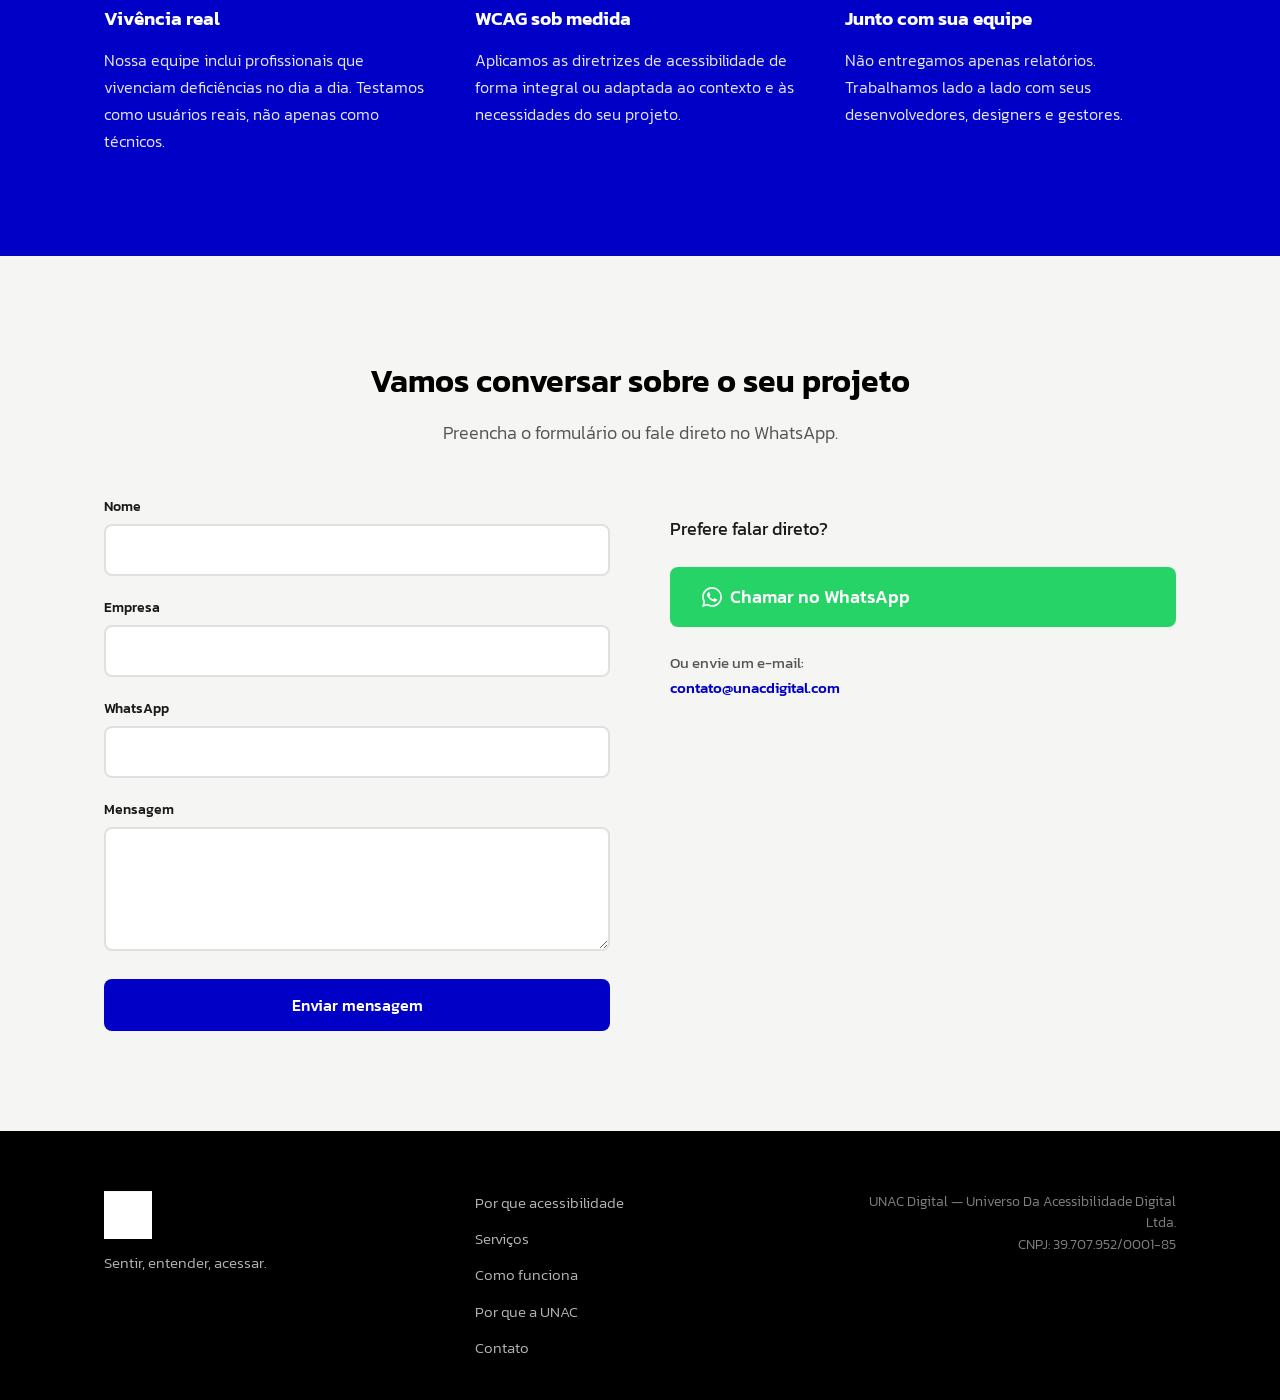
==== commit b859c246: "Fix: logo size, question marks, clickable service cards, footer logo" ====
--- a/index.html
+++ b/index.html
@@ -24,10 +24,10 @@
         <span class="nav__toggle-line"></span>
       </button>
       <ul class="nav__menu" id="navMenu" role="menubar">
-        <li role="none"><a href="#cenario" class="nav__link" role="menuitem">Por que acessibilidade</a></li>
+        <li role="none"><a href="#cenario" class="nav__link" role="menuitem">Por&nbsp;que acessibilidade</a></li>
         <li role="none"><a href="#servicos" class="nav__link" role="menuitem">Serviços</a></li>
         <li role="none"><a href="#processo" class="nav__link" role="menuitem">Como funciona</a></li>
-        <li role="none"><a href="#diferencial" class="nav__link" role="menuitem">Por que a UNAC</a></li>
+        <li role="none"><a href="#diferencial" class="nav__link" role="menuitem">Por&nbsp;que a UNAC</a></li>
         <li role="none"><a href="#contato" class="nav__link nav__link--cta" role="menuitem">Fale conosco</a></li>
       </ul>
     </nav>
@@ -83,37 +83,41 @@
         <p class="section__sub">Do site ao app, do software ao jogo — atendemos qualquer produto digital.</p>
         <div class="servicos__grid">
 
-          <div class="servicos__card">
+          <a href="#contato" class="servicos__card">
             <div class="servicos__icon" aria-hidden="true">
               <svg viewBox="0 0 48 48" width="48" height="48" fill="none" stroke="currentColor" stroke-width="2"><circle cx="24" cy="24" r="20"/><path d="M16 24h16M24 16v16"/></svg>
             </div>
             <h3 class="servicos__title">Consultoria</h3>
             <p class="servicos__desc">Orientamos sua equipe sobre conformidade e boas práticas de acessibilidade digital em todos os âmbitos.</p>
-          </div>
-
-          <div class="servicos__card">
+            <span class="servicos__cta-link">Solicitar →</span>
+          </a>
+
+          <a href="#contato" class="servicos__card">
             <div class="servicos__icon" aria-hidden="true">
               <svg viewBox="0 0 48 48" width="48" height="48" fill="none" stroke="currentColor" stroke-width="2"><rect x="8" y="6" width="32" height="36" rx="2"/><path d="M16 16h16M16 24h12M16 32h8"/></svg>
             </div>
             <h3 class="servicos__title">Treinamento</h3>
             <p class="servicos__desc">Capacitamos desenvolvedores, designers e QAs nas diretrizes WCAG e no uso de tecnologias assistivas.</p>
-          </div>
-
-          <div class="servicos__card">
+            <span class="servicos__cta-link">Solicitar →</span>
+          </a>
+
+          <a href="#contato" class="servicos__card">
             <div class="servicos__icon" aria-hidden="true">
               <svg viewBox="0 0 48 48" width="48" height="48" fill="none" stroke="currentColor" stroke-width="2"><path d="M12 28l8 8 16-20"/><circle cx="24" cy="24" r="20"/></svg>
             </div>
             <h3 class="servicos__title">Validação</h3>
             <p class="servicos__desc">Testamos seu produto com especialistas, incluindo pessoas com deficiência, garantindo conformidade real.</p>
-          </div>
-
-          <div class="servicos__card">
+            <span class="servicos__cta-link">Solicitar →</span>
+          </a>
+
+          <a href="#contato" class="servicos__card">
             <div class="servicos__icon" aria-hidden="true">
               <svg viewBox="0 0 48 48" width="48" height="48" fill="none" stroke="currentColor" stroke-width="2"><path d="M8 38V18l16-10 16 10v20"/><path d="M18 38V28h12v10"/></svg>
             </div>
             <h3 class="servicos__title">Workshop</h3>
             <p class="servicos__desc">Sensibilizamos equipes sobre o impacto da inclusão digital com vivências práticas e design acessível.</p>
-          </div>
+            <span class="servicos__cta-link">Solicitar →</span>
+          </a>
 
         </div>
       </div>
@@ -160,7 +164,7 @@
     <!-- DIFERENCIAL -->
     <section class="diferencial" id="diferencial">
       <div class="container">
-        <h2 class="section__title">Por que a UNAC</h2>
+        <h2 class="section__title">Por&nbsp;que a UNAC?</h2>
         <div class="diferencial__grid">
 
           <div class="diferencial__item">
@@ -228,14 +232,14 @@
   <footer class="footer">
     <div class="container footer__content">
       <div class="footer__brand">
-        <img src="images/logo-horizontal.png" alt="UNAC Digital" class="footer__logo" />
+        <img src="images/logo-vertical.png" alt="UNAC Digital" class="footer__logo" />
         <p class="footer__slogan">Sentir, entender, acessar.</p>
       </div>
       <nav class="footer__nav" aria-label="Links do rodapé">
-        <a href="#cenario">Por que acessibilidade</a>
+        <a href="#cenario">Por&nbsp;que acessibilidade</a>
         <a href="#servicos">Serviços</a>
         <a href="#processo">Como funciona</a>
-        <a href="#diferencial">Por que a UNAC</a>
+        <a href="#diferencial">Por&nbsp;que a UNAC</a>
         <a href="#contato">Contato</a>
       </nav>
       <div class="footer__legal">
--- a/css/style.css
+++ b/css/style.css
@@ -173,7 +173,7 @@
 }
 
 .nav__logo-img {
-  height: 40px;
+  height: 56px;
   width: auto;
 }
 
@@ -360,11 +360,25 @@
   border-radius: var(--radius);
   box-shadow: var(--shadow);
   transition: transform var(--transition), box-shadow var(--transition);
+  display: block;
+  text-decoration: none;
+  color: inherit;
+  cursor: pointer;
 }
 
 .servicos__card:hover {
   transform: translateY(-4px);
   box-shadow: 0 8px 32px rgba(0, 0, 0, 0.12);
+}
+
+.servicos__cta-link {
+  display: inline-block;
+  margin-top: 20px;
+  color: var(--cor-orbita);
+  font-size: 0.9rem;
+  font-weight: 500;
+  letter-spacing: 0.02em;
+  transition: gap var(--transition);
 }
 
 .servicos__icon {
@@ -571,7 +585,7 @@
 }
 
 .footer__logo {
-  height: 36px;
+  height: 48px;
   width: auto;
   margin-bottom: 12px;
   filter: brightness(0) invert(1);
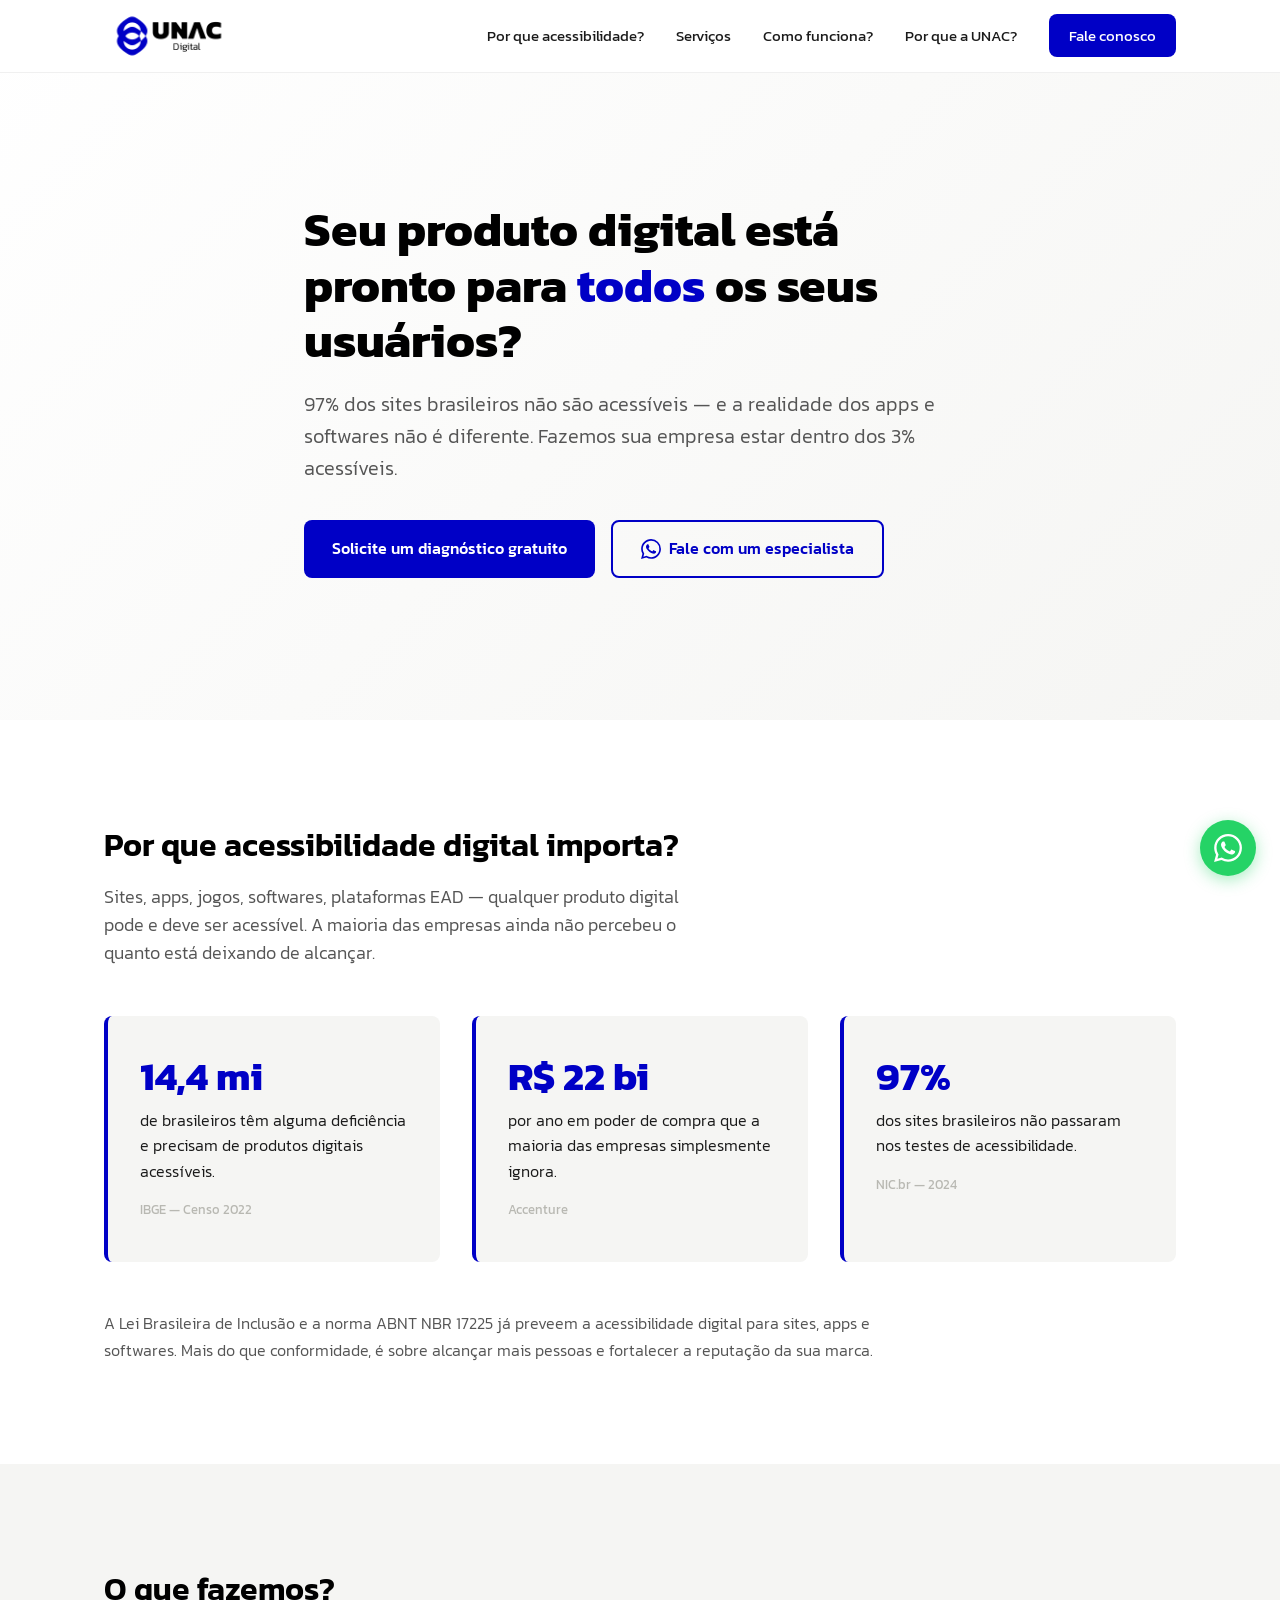
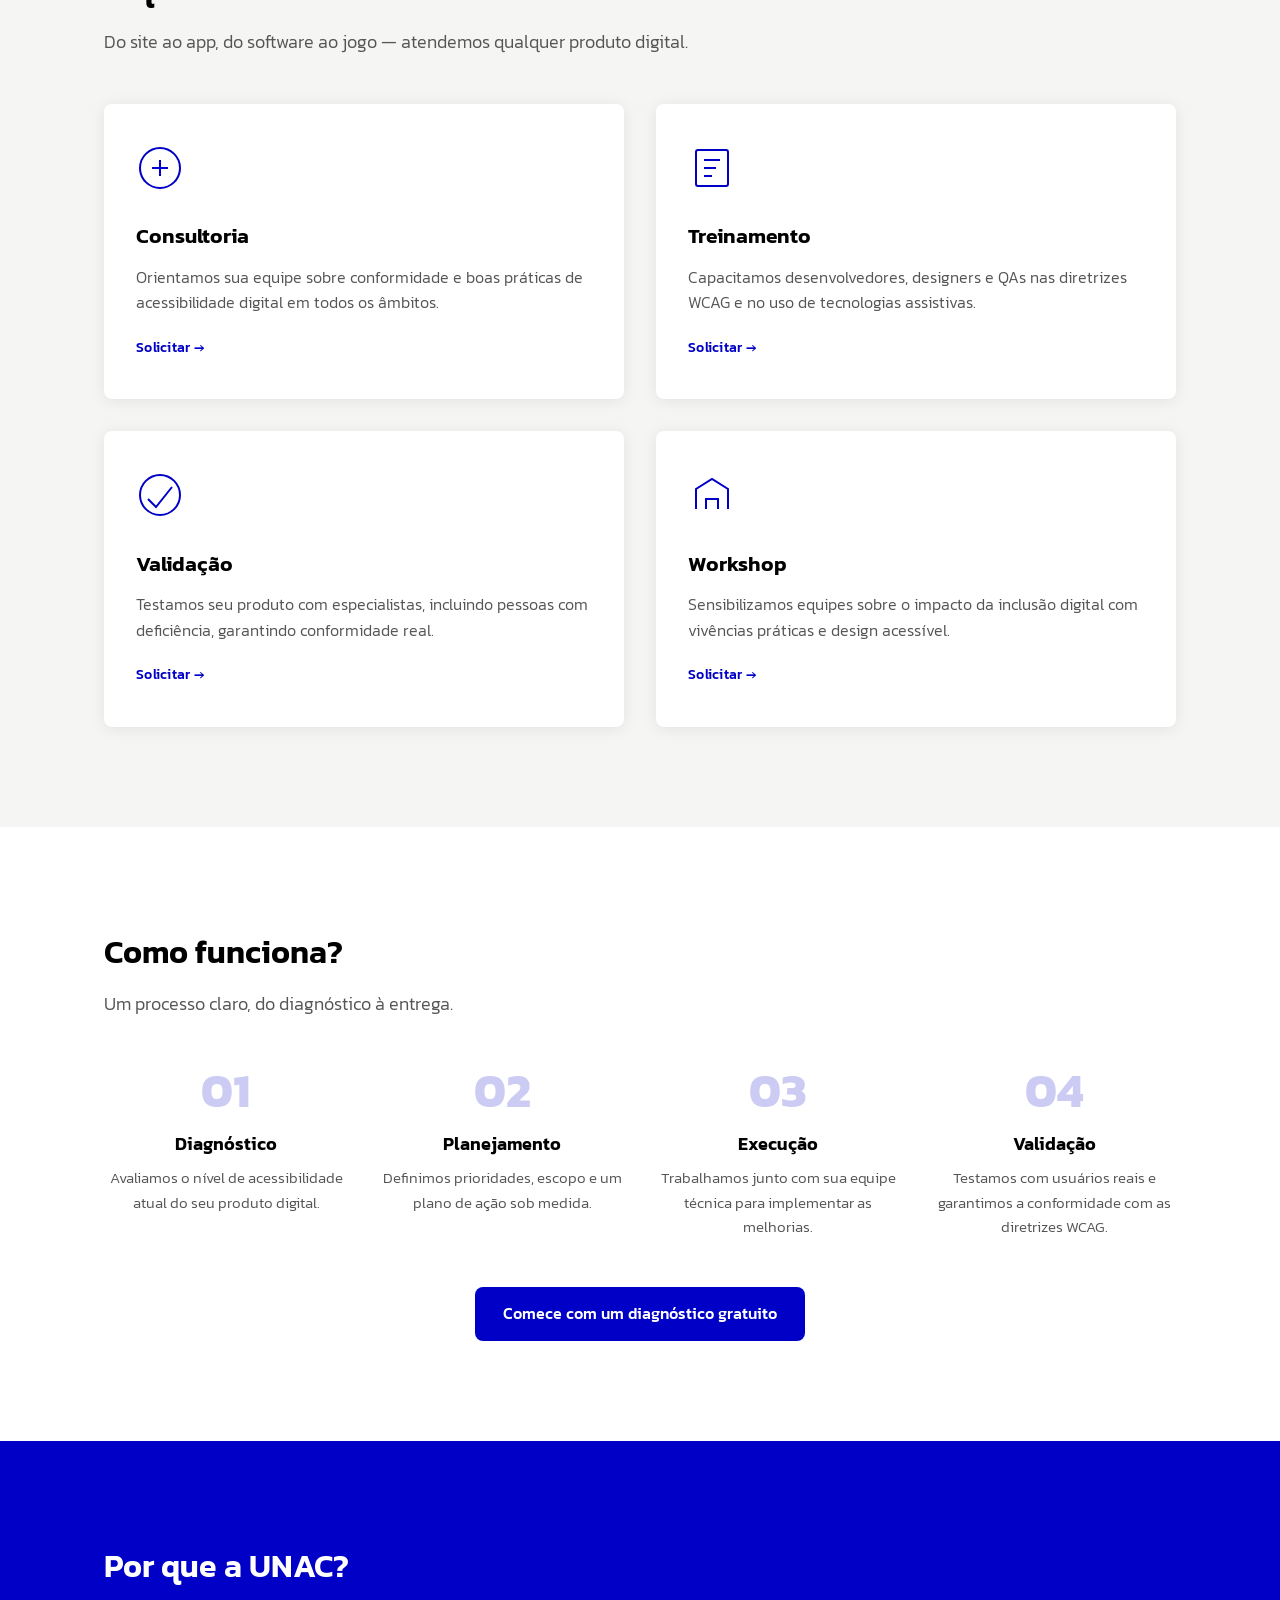
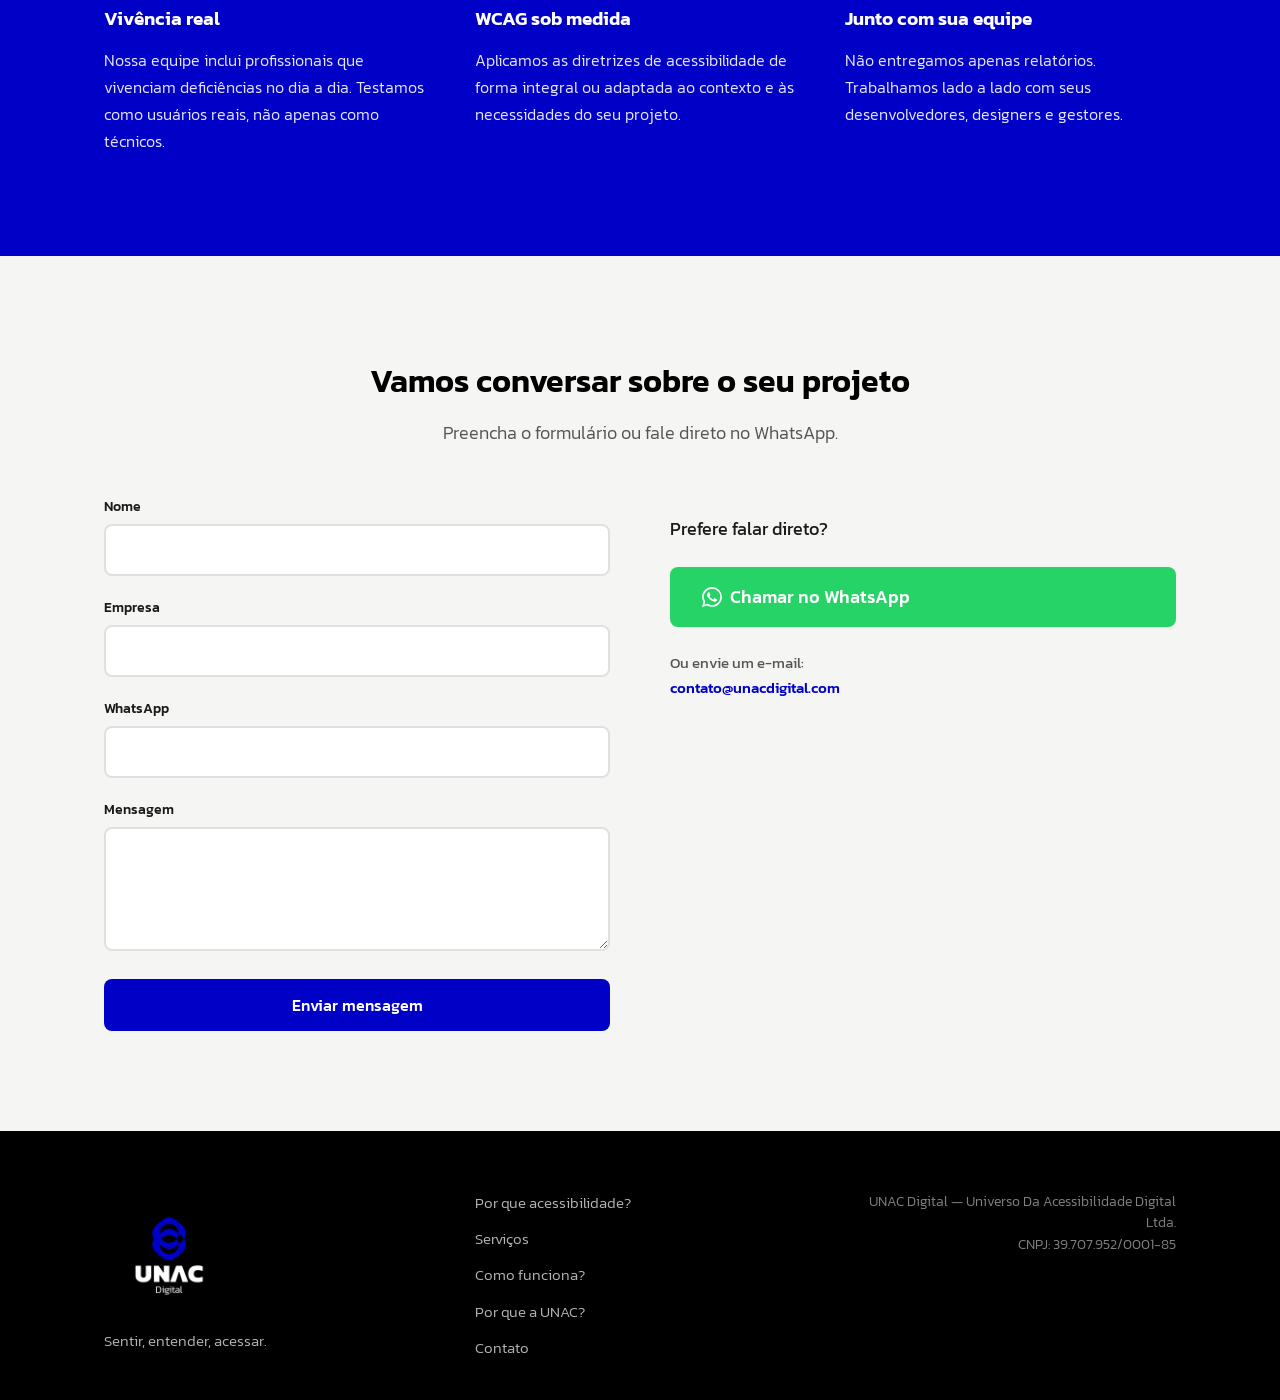
==== commit d539ad6d: "Ajustes visuais: logos transparentes, tamanhos, interrogações e cards clicáveis - Logos com fundo tr" ====
--- a/index.html
+++ b/index.html
@@ -24,10 +24,10 @@
         <span class="nav__toggle-line"></span>
       </button>
       <ul class="nav__menu" id="navMenu" role="menubar">
-        <li role="none"><a href="#cenario" class="nav__link" role="menuitem">Por&nbsp;que acessibilidade</a></li>
+        <li role="none"><a href="#cenario" class="nav__link" role="menuitem">Por&nbsp;que acessibilidade?</a></li>
         <li role="none"><a href="#servicos" class="nav__link" role="menuitem">Serviços</a></li>
-        <li role="none"><a href="#processo" class="nav__link" role="menuitem">Como funciona</a></li>
-        <li role="none"><a href="#diferencial" class="nav__link" role="menuitem">Por&nbsp;que a UNAC</a></li>
+        <li role="none"><a href="#processo" class="nav__link" role="menuitem">Como funciona?</a></li>
+        <li role="none"><a href="#diferencial" class="nav__link" role="menuitem">Por&nbsp;que a UNAC?</a></li>
         <li role="none"><a href="#contato" class="nav__link nav__link--cta" role="menuitem">Fale conosco</a></li>
       </ul>
     </nav>
@@ -79,7 +79,7 @@
     <!-- SERVIÇOS -->
     <section class="servicos" id="servicos">
       <div class="container">
-        <h2 class="section__title">O que fazemos</h2>
+        <h2 class="section__title">O que fazemos?</h2>
         <p class="section__sub">Do site ao app, do software ao jogo — atendemos qualquer produto digital.</p>
         <div class="servicos__grid">
 
@@ -126,7 +126,7 @@
     <!-- COMO FUNCIONA -->
     <section class="processo" id="processo">
       <div class="container">
-        <h2 class="section__title">Como funciona</h2>
+        <h2 class="section__title">Como funciona?</h2>
         <p class="section__sub">Um processo claro, do diagnóstico à entrega.</p>
         <div class="processo__steps">
 
@@ -232,14 +232,14 @@
   <footer class="footer">
     <div class="container footer__content">
       <div class="footer__brand">
-        <img src="images/logo-vertical.png" alt="UNAC Digital" class="footer__logo" />
+        <img src="images/logo-vertical-dark.png" alt="UNAC Digital" class="footer__logo" />
         <p class="footer__slogan">Sentir, entender, acessar.</p>
       </div>
       <nav class="footer__nav" aria-label="Links do rodapé">
-        <a href="#cenario">Por&nbsp;que acessibilidade</a>
+        <a href="#cenario">Por&nbsp;que acessibilidade?</a>
         <a href="#servicos">Serviços</a>
-        <a href="#processo">Como funciona</a>
-        <a href="#diferencial">Por&nbsp;que a UNAC</a>
+        <a href="#processo">Como funciona?</a>
+        <a href="#diferencial">Por&nbsp;que a UNAC?</a>
         <a href="#contato">Contato</a>
       </nav>
       <div class="footer__legal">
--- a/css/style.css
+++ b/css/style.css
@@ -173,7 +173,7 @@
 }
 
 .nav__logo-img {
-  height: 56px;
+  height: 130px;
   width: auto;
 }
 
@@ -585,10 +585,19 @@
 }
 
 .footer__logo {
-  height: 48px;
+  height: 130px;
   width: auto;
-  margin-bottom: 12px;
-  filter: brightness(0) invert(1);
+  margin-bottom: 8px;
+}
+
+.footer__brand {
+  display: flex;
+  flex-direction: column;
+  align-items: flex-start;
+}
+
+.footer__slogan {
+  margin-top: 0;
 }
 
 .footer__slogan {
